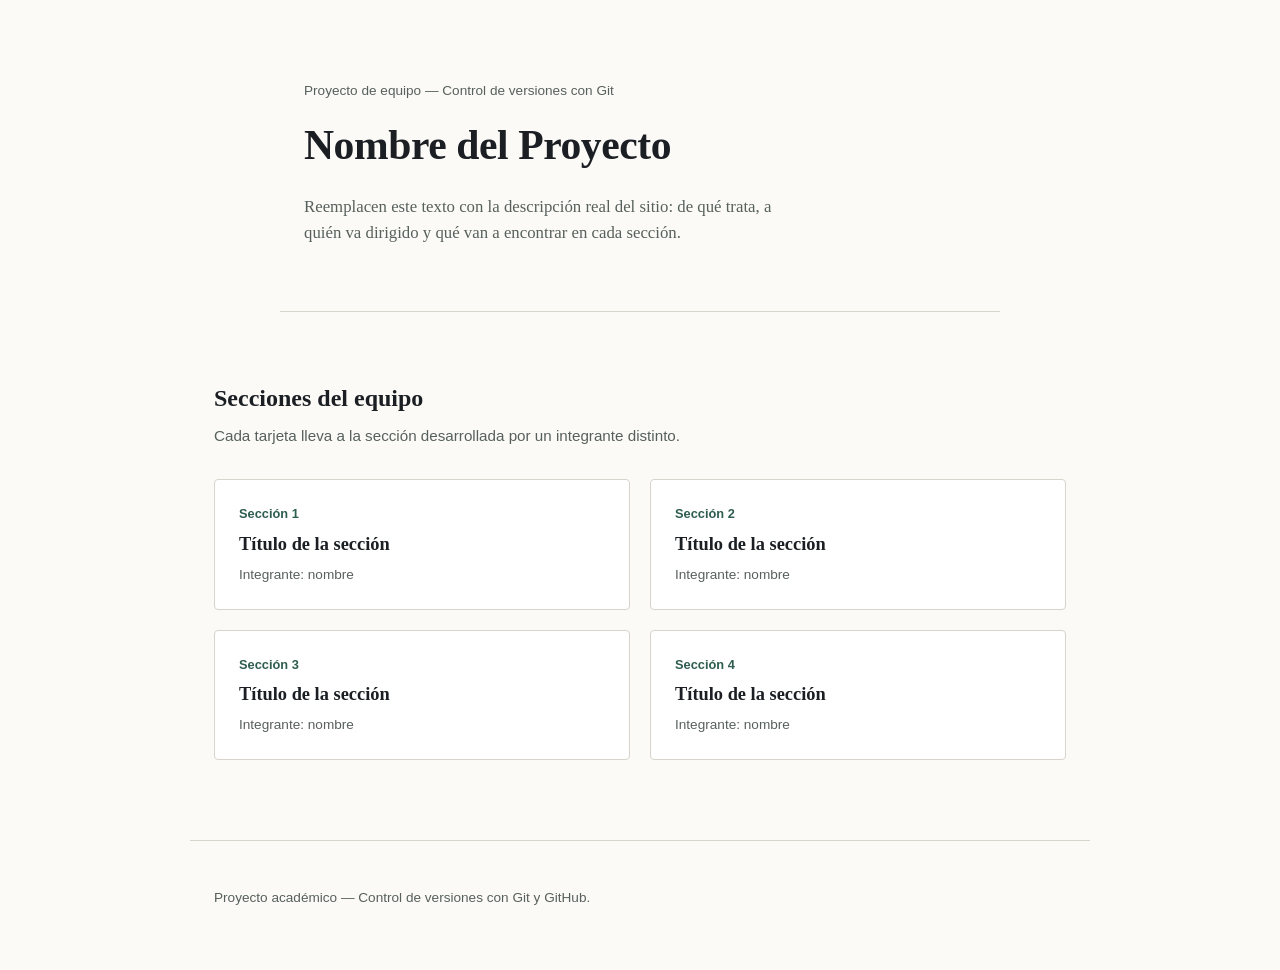
==== index.html @ 4088b886 "Estructura inicial: index.html, secciones y flujo de trabajo en README" ====
<!DOCTYPE html>
<html lang="es">
<head>
  <meta charset="UTF-8">
  <meta name="viewport" content="width=device-width, initial-scale=1.0">
  <title>Proyecto en Equipo</title>
  <link rel="stylesheet" href="assets/css/estilos.css">
</head>
<body>

  <header class="hero">
    <p class="hero-eyebrow">Proyecto de equipo — Control de versiones con Git</p>
    <h1>Nombre del Proyecto</h1>
    <p class="hero-desc">
      Reemplacen este texto con la descripción real del sitio: de qué trata,
      a quién va dirigido y qué van a encontrar en cada sección.
    </p>
  </header>

  <main>
    <section class="secciones">
      <h2>Secciones del equipo</h2>
      <p class="secciones-intro">Cada tarjeta lleva a la sección desarrollada por un integrante distinto.</p>

      <div class="grid-secciones">

        <a class="tarjeta" href="seccion1/index.html">
          <span class="tarjeta-num">Sección 1</span>
          <span class="tarjeta-titulo">Título de la sección</span>
          <span class="tarjeta-autor">Integrante: nombre</span>
        </a>

        <a class="tarjeta" href="seccion2/index.html">
          <span class="tarjeta-num">Sección 2</span>
          <span class="tarjeta-titulo">Título de la sección</span>
          <span class="tarjeta-autor">Integrante: nombre</span>
        </a>

        <a class="tarjeta" href="seccion3/index.html">
          <span class="tarjeta-num">Sección 3</span>
          <span class="tarjeta-titulo">Título de la sección</span>
          <span class="tarjeta-autor">Integrante: nombre</span>
        </a>

        <a class="tarjeta" href="seccion4/index.html">
          <span class="tarjeta-num">Sección 4</span>
          <span class="tarjeta-titulo">Título de la sección</span>
          <span class="tarjeta-autor">Integrante: nombre</span>
        </a>

      </div>
    </section>
  </main>

  <footer class="pie">
    <p>Proyecto académico — Control de versiones con Git y GitHub.</p>
  </footer>

</body>
</html>
---- assets/css/estilos.css ----
:root {
  --tinta: #1b1f23;
  --papel: #fbfaf7;
  --linea: #d8d4cb;
  --acento: #2f5d50;
  --acento-suave: #e7efec;
  --texto-suave: #57605c;
}

* {
  box-sizing: border-box;
}

body {
  margin: 0;
  font-family: "Georgia", "Iowan Old Style", serif;
  background: var(--papel);
  color: var(--tinta);
  line-height: 1.55;
}

.hero {
  max-width: 720px;
  margin: 0 auto;
  padding: 5rem 1.5rem 3rem;
  text-align: left;
  border-bottom: 1px solid var(--linea);
}

.hero-eyebrow {
  margin: 0 0 0.75rem;
  font-family: "Helvetica Neue", Arial, sans-serif;
  font-size: 0.85rem;
  color: var(--texto-suave);
}

.hero h1 {
  margin: 0 0 1rem;
  font-size: 2.6rem;
  font-weight: 600;
  letter-spacing: -0.01em;
}

.hero-desc {
  max-width: 60ch;
  color: var(--texto-suave);
  font-size: 1.05rem;
}

main {
  max-width: 900px;
  margin: 0 auto;
  padding: 3rem 1.5rem 5rem;
}

.secciones h2 {
  font-size: 1.5rem;
  margin-bottom: 0.4rem;
}

.secciones-intro {
  color: var(--texto-suave);
  font-family: "Helvetica Neue", Arial, sans-serif;
  font-size: 0.95rem;
  margin-top: 0;
  margin-bottom: 2rem;
}

.grid-secciones {
  display: grid;
  grid-template-columns: repeat(2, 1fr);
  gap: 1.25rem;
}

.tarjeta {
  display: flex;
  flex-direction: column;
  gap: 0.35rem;
  padding: 1.5rem;
  border: 1px solid var(--linea);
  border-radius: 4px;
  text-decoration: none;
  color: var(--tinta);
  background: #fff;
  transition: border-color 0.15s ease, transform 0.15s ease;
}

.tarjeta:hover,
.tarjeta:focus-visible {
  border-color: var(--acento);
  transform: translateY(-2px);
}

.tarjeta-num {
  font-family: "Helvetica Neue", Arial, sans-serif;
  font-size: 0.8rem;
  color: var(--acento);
  font-weight: 600;
}

.tarjeta-titulo {
  font-size: 1.15rem;
  font-weight: 600;
}

.tarjeta-autor {
  font-family: "Helvetica Neue", Arial, sans-serif;
  font-size: 0.85rem;
  color: var(--texto-suave);
}

.pie {
  max-width: 900px;
  margin: 0 auto;
  padding: 2rem 1.5rem 3rem;
  border-top: 1px solid var(--linea);
  font-family: "Helvetica Neue", Arial, sans-serif;
  font-size: 0.85rem;
  color: var(--texto-suave);
}

/* --- Estilos compartidos para las páginas de sección --- */

.seccion-header {
  max-width: 720px;
  margin: 0 auto;
  padding: 3rem 1.5rem 2rem;
}

.volver-inicio {
  display: inline-flex;
  align-items: center;
  gap: 0.4rem;
  font-family: "Helvetica Neue", Arial, sans-serif;
  font-size: 0.9rem;
  text-decoration: none;
  color: var(--acento);
  border: 1px solid var(--acento);
  padding: 0.5rem 1rem;
  border-radius: 999px;
  margin-bottom: 2rem;
}

.volver-inicio:hover,
.volver-inicio:focus-visible {
  background: var(--acento-suave);
}

.seccion-contenido {
  max-width: 720px;
  margin: 0 auto;
  padding: 0 1.5rem 5rem;
}

@media (max-width: 640px) {
  .grid-secciones {
    grid-template-columns: 1fr;
  }
  .hero h1 {
    font-size: 2rem;
  }
}
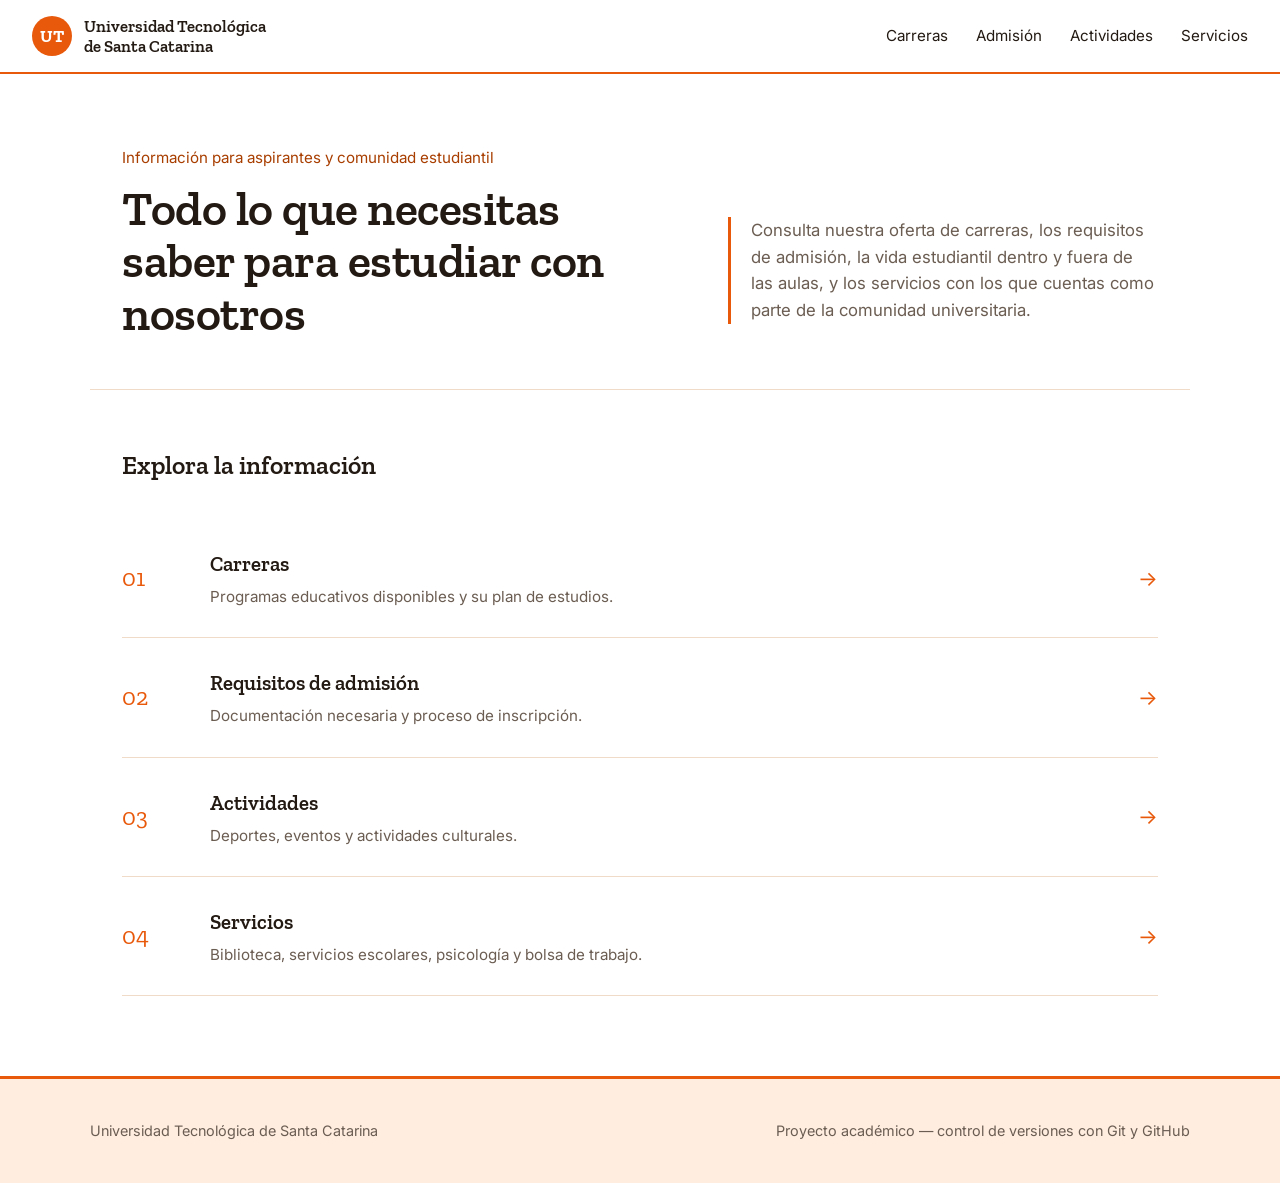
==== commit 63216da1: "Actualizacion del index" ====
--- a/index.html
+++ b/index.html
@@ -3,57 +3,95 @@
 <head>
   <meta charset="UTF-8">
   <meta name="viewport" content="width=device-width, initial-scale=1.0">
-  <title>Proyecto en Equipo</title>
+  <title>Universidad Tecnológica de Santa Catarina</title>
   <link rel="stylesheet" href="assets/css/estilos.css">
 </head>
 <body>
 
+  <nav class="nav">
+    <a class="nav-marca" href="index.html">
+      <!-- Cuando tengamos el logo, reemplazar este span por:
+           <img class="logo" src="assets/img/logo.png" alt="Logo UTSC"> -->
+      <span class="nav-monograma">UT</span>
+      <span class="nav-nombre">Universidad Tecnológica<br>de Santa Catarina</span>
+    </a>
+    <ul class="nav-links">
+      <li><a href="seccion1/index.html">Carreras</a></li>
+      <li><a href="seccion2/index.html">Admisión</a></li>
+      <li><a href="seccion3/index.html">Actividades</a></li>
+      <li><a href="seccion4/index.html">Servicios</a></li>
+    </ul>
+  </nav>
+
   <header class="hero">
-    <p class="hero-eyebrow">Proyecto de equipo — Control de versiones con Git</p>
-    <h1>Nombre del Proyecto</h1>
+    <div>
+      <p class="hero-eyebrow">Información para aspirantes y comunidad estudiantil</p>
+      <h1>Todo lo que necesitas saber para estudiar con nosotros</h1>
+    </div>
     <p class="hero-desc">
-      Reemplacen este texto con la descripción real del sitio: de qué trata,
-      a quién va dirigido y qué van a encontrar en cada sección.
+      Consulta nuestra oferta de carreras, los requisitos de admisión,
+      la vida estudiantil dentro y fuera de las aulas, y los servicios
+      con los que cuentas como parte de la comunidad universitaria.
     </p>
   </header>
 
-  <main>
-    <section class="secciones">
-      <h2>Secciones del equipo</h2>
-      <p class="secciones-intro">Cada tarjeta lleva a la sección desarrollada por un integrante distinto.</p>
+  <main class="secciones">
+    <h2>Explora la información</h2>
 
-      <div class="grid-secciones">
+    <ul class="lista-secciones">
 
-        <a class="tarjeta" href="seccion1/index.html">
-          <span class="tarjeta-num">Sección 1</span>
-          <span class="tarjeta-titulo">Título de la sección</span>
-          <span class="tarjeta-autor">Integrante: nombre</span>
+      <li class="item-seccion">
+        <a href="seccion1/index.html">
+          <span class="item-num">01</span>
+          <span class="item-texto">
+            <h3>Carreras</h3>
+            <p>Programas educativos disponibles y su plan de estudios.</p>
+          </span>
+          <span class="item-flecha">→</span>
         </a>
+      </li>
 
-        <a class="tarjeta" href="seccion2/index.html">
-          <span class="tarjeta-num">Sección 2</span>
-          <span class="tarjeta-titulo">Título de la sección</span>
-          <span class="tarjeta-autor">Integrante: nombre</span>
+      <li class="item-seccion">
+        <a href="seccion2/index.html">
+          <span class="item-num">02</span>
+          <span class="item-texto">
+            <h3>Requisitos de admisión</h3>
+            <p>Documentación necesaria y proceso de inscripción.</p>
+          </span>
+          <span class="item-flecha">→</span>
         </a>
+      </li>
 
-        <a class="tarjeta" href="seccion3/index.html">
-          <span class="tarjeta-num">Sección 3</span>
-          <span class="tarjeta-titulo">Título de la sección</span>
-          <span class="tarjeta-autor">Integrante: nombre</span>
+      <li class="item-seccion">
+        <a href="seccion3/index.html">
+          <span class="item-num">03</span>
+          <span class="item-texto">
+            <h3>Actividades</h3>
+            <p>Deportes, eventos y actividades culturales.</p>
+          </span>
+          <span class="item-flecha">→</span>
         </a>
+      </li>
 
-        <a class="tarjeta" href="seccion4/index.html">
-          <span class="tarjeta-num">Sección 4</span>
-          <span class="tarjeta-titulo">Título de la sección</span>
-          <span class="tarjeta-autor">Integrante: nombre</span>
+      <li class="item-seccion">
+        <a href="seccion4/index.html">
+          <span class="item-num">04</span>
+          <span class="item-texto">
+            <h3>Servicios</h3>
+            <p>Biblioteca, servicios escolares, psicología y bolsa de trabajo.</p>
+          </span>
+          <span class="item-flecha">→</span>
         </a>
+      </li>
 
-      </div>
-    </section>
+    </ul>
   </main>
 
   <footer class="pie">
-    <p>Proyecto académico — Control de versiones con Git y GitHub.</p>
+    <div class="pie-contenido">
+      <span>Universidad Tecnológica de Santa Catarina</span>
+      <span>Proyecto académico — control de versiones con Git y GitHub</span>
+    </div>
   </footer>
 
 </body>
--- a/assets/css/estilos.css
+++ b/assets/css/estilos.css
@@ -1,10 +1,17 @@
+/* ============================================
+   Tema institucional — Naranja y blanco
+   ============================================ */
+
+@import url('https://fonts.googleapis.com/css2?family=Zilla+Slab:wght@400;500;600;700&family=Inter:wght@400;500;600&display=swap');
+
 :root {
-  --tinta: #1b1f23;
-  --papel: #fbfaf7;
-  --linea: #d8d4cb;
-  --acento: #2f5d50;
-  --acento-suave: #e7efec;
-  --texto-suave: #57605c;
+  --naranja: #E8590C;
+  --naranja-oscuro: #A83E00;
+  --naranja-suave: #FFEDE0;
+  --blanco: #FFFFFF;
+  --tinta: #231A13;
+  --gris: #6B5D52;
+  --borde: #F0DAC8;
 }
 
 * {
@@ -13,150 +20,272 @@
 
 body {
   margin: 0;
-  font-family: "Georgia", "Iowan Old Style", serif;
-  background: var(--papel);
-  color: var(--tinta);
-  line-height: 1.55;
-}
-
-.hero {
-  max-width: 720px;
-  margin: 0 auto;
-  padding: 5rem 1.5rem 3rem;
-  text-align: left;
-  border-bottom: 1px solid var(--linea);
-}
-
-.hero-eyebrow {
-  margin: 0 0 0.75rem;
-  font-family: "Helvetica Neue", Arial, sans-serif;
-  font-size: 0.85rem;
-  color: var(--texto-suave);
-}
-
-.hero h1 {
-  margin: 0 0 1rem;
-  font-size: 2.6rem;
+  font-family: 'Inter', 'Helvetica Neue', Arial, sans-serif;
+  background: var(--blanco);
+  color: var(--tinta);
+  line-height: 1.6;
+}
+
+h1, h2, h3 {
+  font-family: 'Zilla Slab', Georgia, serif;
   font-weight: 600;
-  letter-spacing: -0.01em;
-}
-
-.hero-desc {
-  max-width: 60ch;
-  color: var(--texto-suave);
+  margin: 0;
+}
+
+a {
+  color: var(--naranja-oscuro);
+}
+
+/* ---------- Navegación ---------- */
+
+.nav {
+  position: sticky;
+  top: 0;
+  z-index: 10;
+  display: flex;
+  align-items: center;
+  justify-content: space-between;
+  gap: 1rem;
+  padding: 1rem 2rem;
+  background: var(--blanco);
+  border-bottom: 2px solid var(--naranja);
+}
+
+.nav-marca {
+  display: flex;
+  align-items: center;
+  gap: 0.75rem;
+  text-decoration: none;
+  color: var(--tinta);
+}
+
+.nav-monograma {
+  display: flex;
+  align-items: center;
+  justify-content: center;
+  width: 2.5rem;
+  height: 2.5rem;
+  border-radius: 50%;
+  background: var(--naranja);
+  color: var(--blanco);
+  font-family: 'Zilla Slab', Georgia, serif;
+  font-weight: 700;
+  font-size: 1.1rem;
+  flex-shrink: 0;
+}
+
+.nav-marca img.logo {
+  width: 2.5rem;
+  height: 2.5rem;
+  object-fit: contain;
+}
+
+.nav-nombre {
+  font-family: 'Zilla Slab', Georgia, serif;
+  font-weight: 600;
   font-size: 1.05rem;
-}
-
-main {
-  max-width: 900px;
-  margin: 0 auto;
-  padding: 3rem 1.5rem 5rem;
-}
-
-.secciones h2 {
-  font-size: 1.5rem;
-  margin-bottom: 0.4rem;
-}
-
-.secciones-intro {
-  color: var(--texto-suave);
-  font-family: "Helvetica Neue", Arial, sans-serif;
-  font-size: 0.95rem;
-  margin-top: 0;
-  margin-bottom: 2rem;
-}
-
-.grid-secciones {
-  display: grid;
-  grid-template-columns: repeat(2, 1fr);
-  gap: 1.25rem;
-}
-
-.tarjeta {
-  display: flex;
-  flex-direction: column;
-  gap: 0.35rem;
-  padding: 1.5rem;
-  border: 1px solid var(--linea);
-  border-radius: 4px;
-  text-decoration: none;
-  color: var(--tinta);
-  background: #fff;
-  transition: border-color 0.15s ease, transform 0.15s ease;
-}
-
-.tarjeta:hover,
-.tarjeta:focus-visible {
-  border-color: var(--acento);
-  transform: translateY(-2px);
-}
-
-.tarjeta-num {
-  font-family: "Helvetica Neue", Arial, sans-serif;
-  font-size: 0.8rem;
-  color: var(--acento);
-  font-weight: 600;
-}
-
-.tarjeta-titulo {
-  font-size: 1.15rem;
-  font-weight: 600;
-}
-
-.tarjeta-autor {
-  font-family: "Helvetica Neue", Arial, sans-serif;
-  font-size: 0.85rem;
-  color: var(--texto-suave);
-}
-
-.pie {
-  max-width: 900px;
-  margin: 0 auto;
-  padding: 2rem 1.5rem 3rem;
-  border-top: 1px solid var(--linea);
-  font-family: "Helvetica Neue", Arial, sans-serif;
-  font-size: 0.85rem;
-  color: var(--texto-suave);
-}
-
-/* --- Estilos compartidos para las páginas de sección --- */
-
-.seccion-header {
-  max-width: 720px;
-  margin: 0 auto;
-  padding: 3rem 1.5rem 2rem;
+  line-height: 1.2;
+}
+
+.nav-links {
+  display: flex;
+  gap: 1.75rem;
+  list-style: none;
+  margin: 0;
+  padding: 0;
+  font-size: 0.95rem;
+}
+
+.nav-links a {
+  text-decoration: none;
+  color: var(--tinta);
+  border-bottom: 2px solid transparent;
+  padding-bottom: 0.2rem;
+}
+
+.nav-links a:hover,
+.nav-links a:focus-visible {
+  border-bottom-color: var(--naranja);
 }
 
 .volver-inicio {
   display: inline-flex;
   align-items: center;
   gap: 0.4rem;
-  font-family: "Helvetica Neue", Arial, sans-serif;
-  font-size: 0.9rem;
-  text-decoration: none;
-  color: var(--acento);
-  border: 1px solid var(--acento);
-  padding: 0.5rem 1rem;
-  border-radius: 999px;
-  margin-bottom: 2rem;
+  font-size: 0.95rem;
+  text-decoration: none;
+  color: var(--tinta);
+  border-bottom: 2px solid transparent;
 }
 
 .volver-inicio:hover,
 .volver-inicio:focus-visible {
-  background: var(--acento-suave);
+  border-bottom-color: var(--naranja);
+}
+
+/* ---------- Hero (index) ---------- */
+
+.hero {
+  max-width: 1100px;
+  margin: 0 auto;
+  padding: 4.5rem 2rem 3rem;
+  display: grid;
+  grid-template-columns: 1.3fr 1fr;
+  gap: 3rem;
+  align-items: end;
+}
+
+.hero-eyebrow {
+  font-size: 0.95rem;
+  color: var(--naranja-oscuro);
+  margin: 0 0 0.75rem;
+}
+
+.hero h1 {
+  font-size: 3rem;
+  line-height: 1.1;
+  letter-spacing: -0.01em;
+}
+
+.hero-desc {
+  max-width: 46ch;
+  color: var(--gris);
+  font-size: 1.05rem;
+  border-left: 3px solid var(--naranja);
+  padding-left: 1.25rem;
+}
+
+/* ---------- Listado de secciones (index) ---------- */
+
+.secciones {
+  max-width: 1100px;
+  margin: 0 auto;
+  padding: 1rem 2rem 5rem;
+  border-top: 1px solid var(--borde);
+}
+
+.secciones h2 {
+  font-size: 1.6rem;
+  padding-top: 2.5rem;
+  margin-bottom: 2rem;
+}
+
+.lista-secciones {
+  list-style: none;
+  margin: 0;
+  padding: 0;
+}
+
+.item-seccion {
+  border-bottom: 1px solid var(--borde);
+}
+
+.item-seccion a {
+  display: grid;
+  grid-template-columns: 4rem 1fr auto;
+  align-items: center;
+  gap: 1.5rem;
+  padding: 1.75rem 0;
+  text-decoration: none;
+  color: var(--tinta);
+}
+
+.item-num {
+  font-family: 'Zilla Slab', Georgia, serif;
+  font-size: 1.5rem;
+  color: var(--naranja);
+}
+
+.item-texto h3 {
+  font-size: 1.3rem;
+  margin-bottom: 0.3rem;
+}
+
+.item-texto p {
+  margin: 0;
+  color: var(--gris);
+  font-size: 0.95rem;
+}
+
+.item-flecha {
+  font-size: 1.3rem;
+  color: var(--naranja);
+  transition: transform 0.15s ease;
+}
+
+.item-seccion a:hover .item-flecha,
+.item-seccion a:focus-visible .item-flecha {
+  transform: translateX(4px);
+}
+
+/* ---------- Pie de página ---------- */
+
+.pie {
+  padding: 2.5rem 2rem;
+  border-top: 3px solid var(--naranja);
+  background: var(--naranja-suave);
+}
+
+.pie-contenido {
+  max-width: 1100px;
+  margin: 0 auto;
+  display: flex;
+  justify-content: space-between;
+  align-items: center;
+  flex-wrap: wrap;
+  gap: 1rem;
+  font-size: 0.9rem;
+  color: var(--gris);
+}
+
+/* ---------- Páginas de sección ---------- */
+
+.seccion-header {
+  max-width: 780px;
+  margin: 0 auto;
+  padding: 3.5rem 2rem 2rem;
+}
+
+.seccion-header p.responsable {
+  color: var(--gris);
+  font-size: 0.95rem;
+  margin-top: 0.5rem;
 }
 
 .seccion-contenido {
-  max-width: 720px;
-  margin: 0 auto;
-  padding: 0 1.5rem 5rem;
-}
-
-@media (max-width: 640px) {
-  .grid-secciones {
+  max-width: 780px;
+  margin: 0 auto;
+  padding: 0 2rem 5rem;
+}
+
+.placeholder-nota {
+  border: 1px dashed var(--naranja);
+  background: var(--naranja-suave);
+  border-radius: 6px;
+  padding: 1.25rem 1.5rem;
+  color: var(--naranja-oscuro);
+  font-size: 0.95rem;
+}
+
+@media (max-width: 700px) {
+  .nav {
+    flex-wrap: wrap;
+  }
+  .nav-links {
+    gap: 1.1rem;
+    flex-wrap: wrap;
+  }
+  .hero {
     grid-template-columns: 1fr;
+    padding-top: 3rem;
   }
   .hero h1 {
-    font-size: 2rem;
-  }
-}
+    font-size: 2.2rem;
+  }
+  .item-seccion a {
+    grid-template-columns: 2.5rem 1fr;
+  }
+  .item-flecha {
+    display: none;
+  }
+}
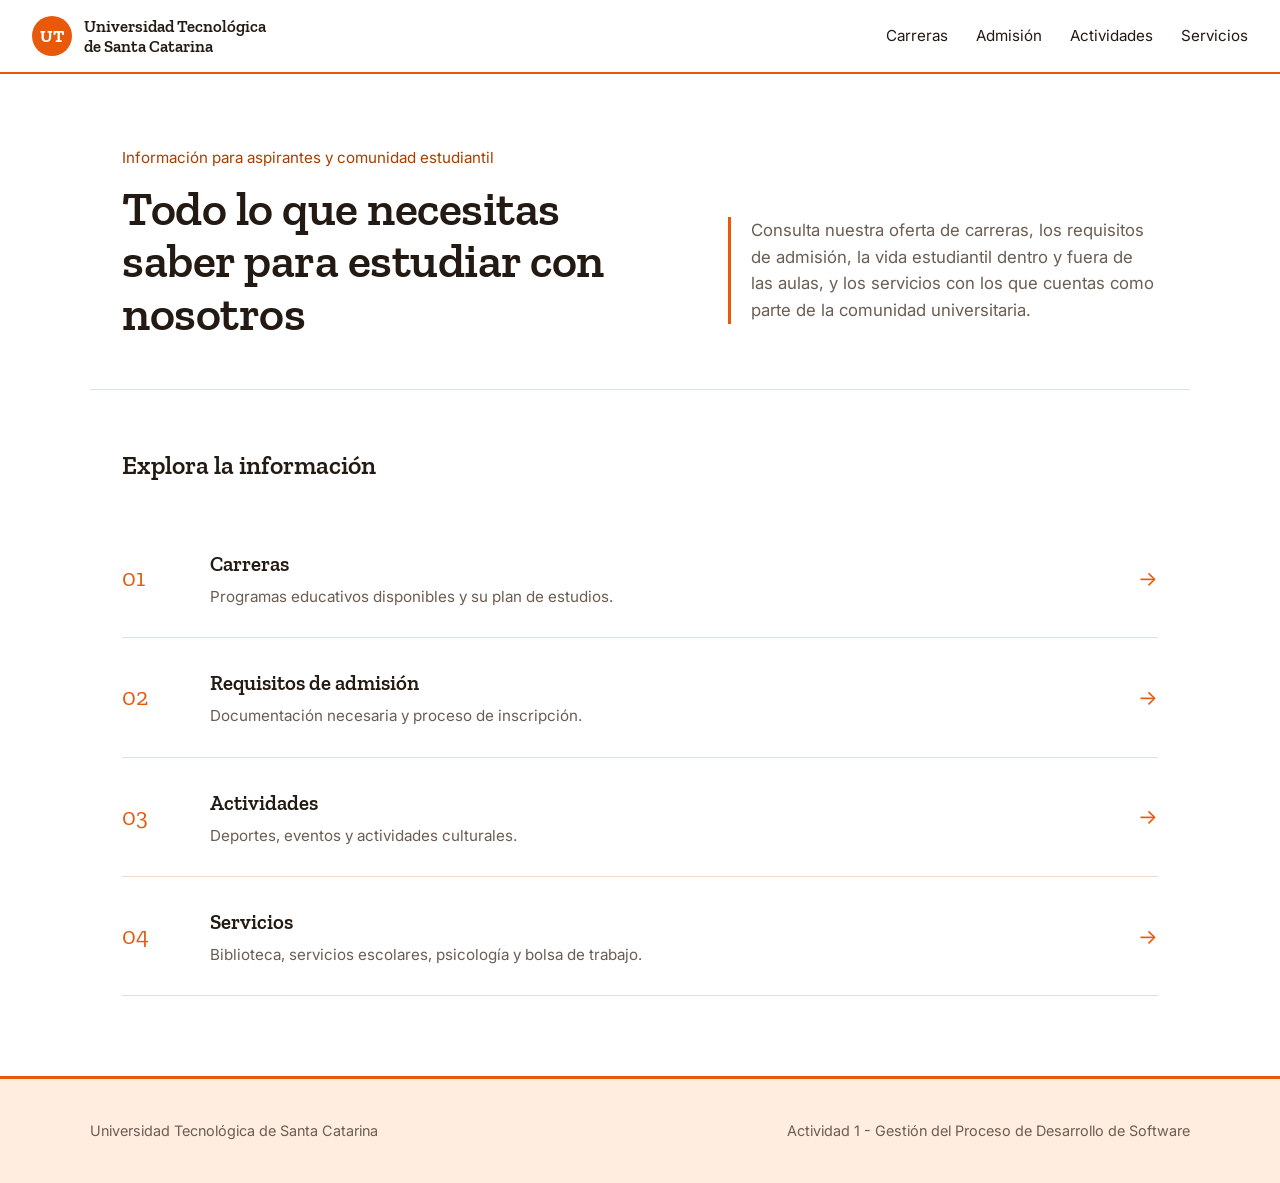
==== commit 7c068f77: "Cambio en footer" ====
--- a/index.html
+++ b/index.html
@@ -90,7 +90,7 @@
   <footer class="pie">
     <div class="pie-contenido">
       <span>Universidad Tecnológica de Santa Catarina</span>
-      <span>Proyecto académico — control de versiones con Git y GitHub</span>
+      <span>Actividad 1 - Gestión del Proceso de Desarrollo de Software</span>
     </div>
   </footer>
 
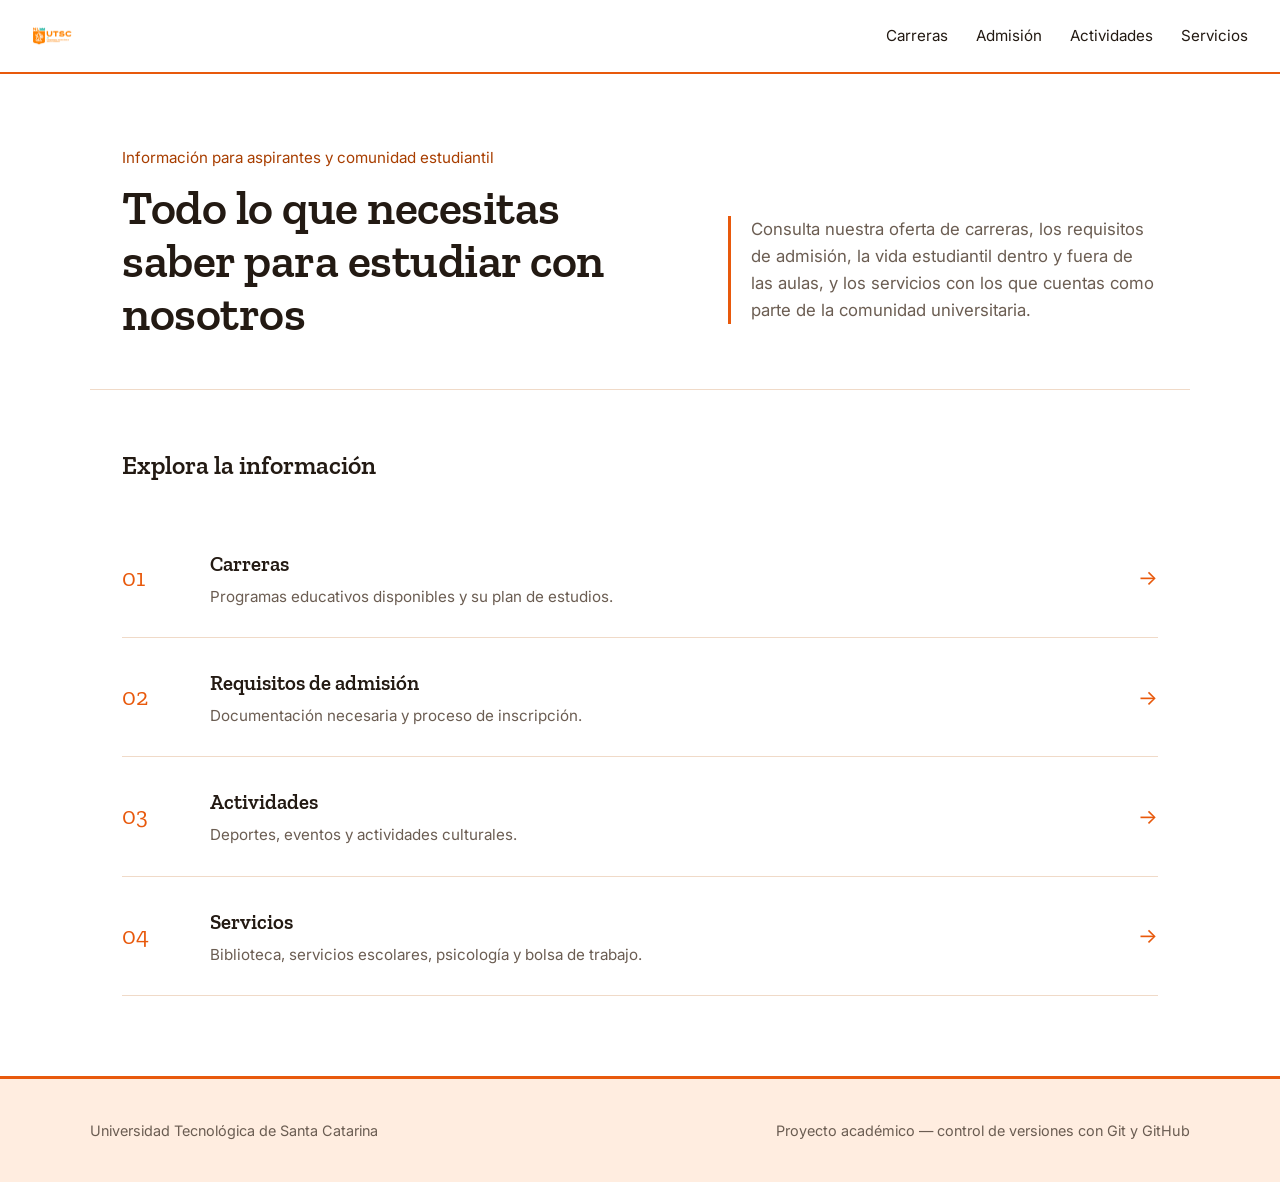
==== commit b5b492a5: "Actualizacion de Home" ====
--- a/index.html
+++ b/index.html
@@ -10,10 +10,7 @@
 
   <nav class="nav">
     <a class="nav-marca" href="index.html">
-      <!-- Cuando tengamos el logo, reemplazar este span por:
-           <img class="logo" src="assets/img/logo.png" alt="Logo UTSC"> -->
-      <span class="nav-monograma">UT</span>
-      <span class="nav-nombre">Universidad Tecnológica<br>de Santa Catarina</span>
+      <img class="logo" src="assets/img/UTES-01-scaled.png" alt="Logo Universidad Tecnológica de Santa Catarina">
     </a>
     <ul class="nav-links">
       <li><a href="seccion1/index.html">Carreras</a></li>
@@ -90,7 +87,7 @@
   <footer class="pie">
     <div class="pie-contenido">
       <span>Universidad Tecnológica de Santa Catarina</span>
-      <span>Actividad 1 - Gestión del Proceso de Desarrollo de Software</span>
+      <span>Proyecto académico — control de versiones con Git y GitHub</span>
     </div>
   </footer>
 
--- a/assets/css/estilos.css
+++ b/assets/css/estilos.css
@@ -267,6 +267,36 @@
   font-size: 0.95rem;
 }
 
+/* ---------- Listas de contenido dentro de una sección ---------- */
+
+.grupo-contenido {
+  margin-bottom: 2.5rem;
+}
+
+.grupo-contenido h2 {
+  font-size: 1.35rem;
+  color: var(--naranja-oscuro);
+  margin-bottom: 1rem;
+  padding-bottom: 0.5rem;
+  border-bottom: 2px solid var(--naranja);
+}
+
+.lista-contenido {
+  list-style: none;
+  margin: 0;
+  padding: 0;
+}
+
+.lista-contenido li {
+  padding: 0.85rem 0;
+  border-bottom: 1px solid var(--borde);
+  font-size: 1.02rem;
+}
+
+.lista-contenido li:last-child {
+  border-bottom: none;
+}
+
 @media (max-width: 700px) {
   .nav {
     flex-wrap: wrap;
